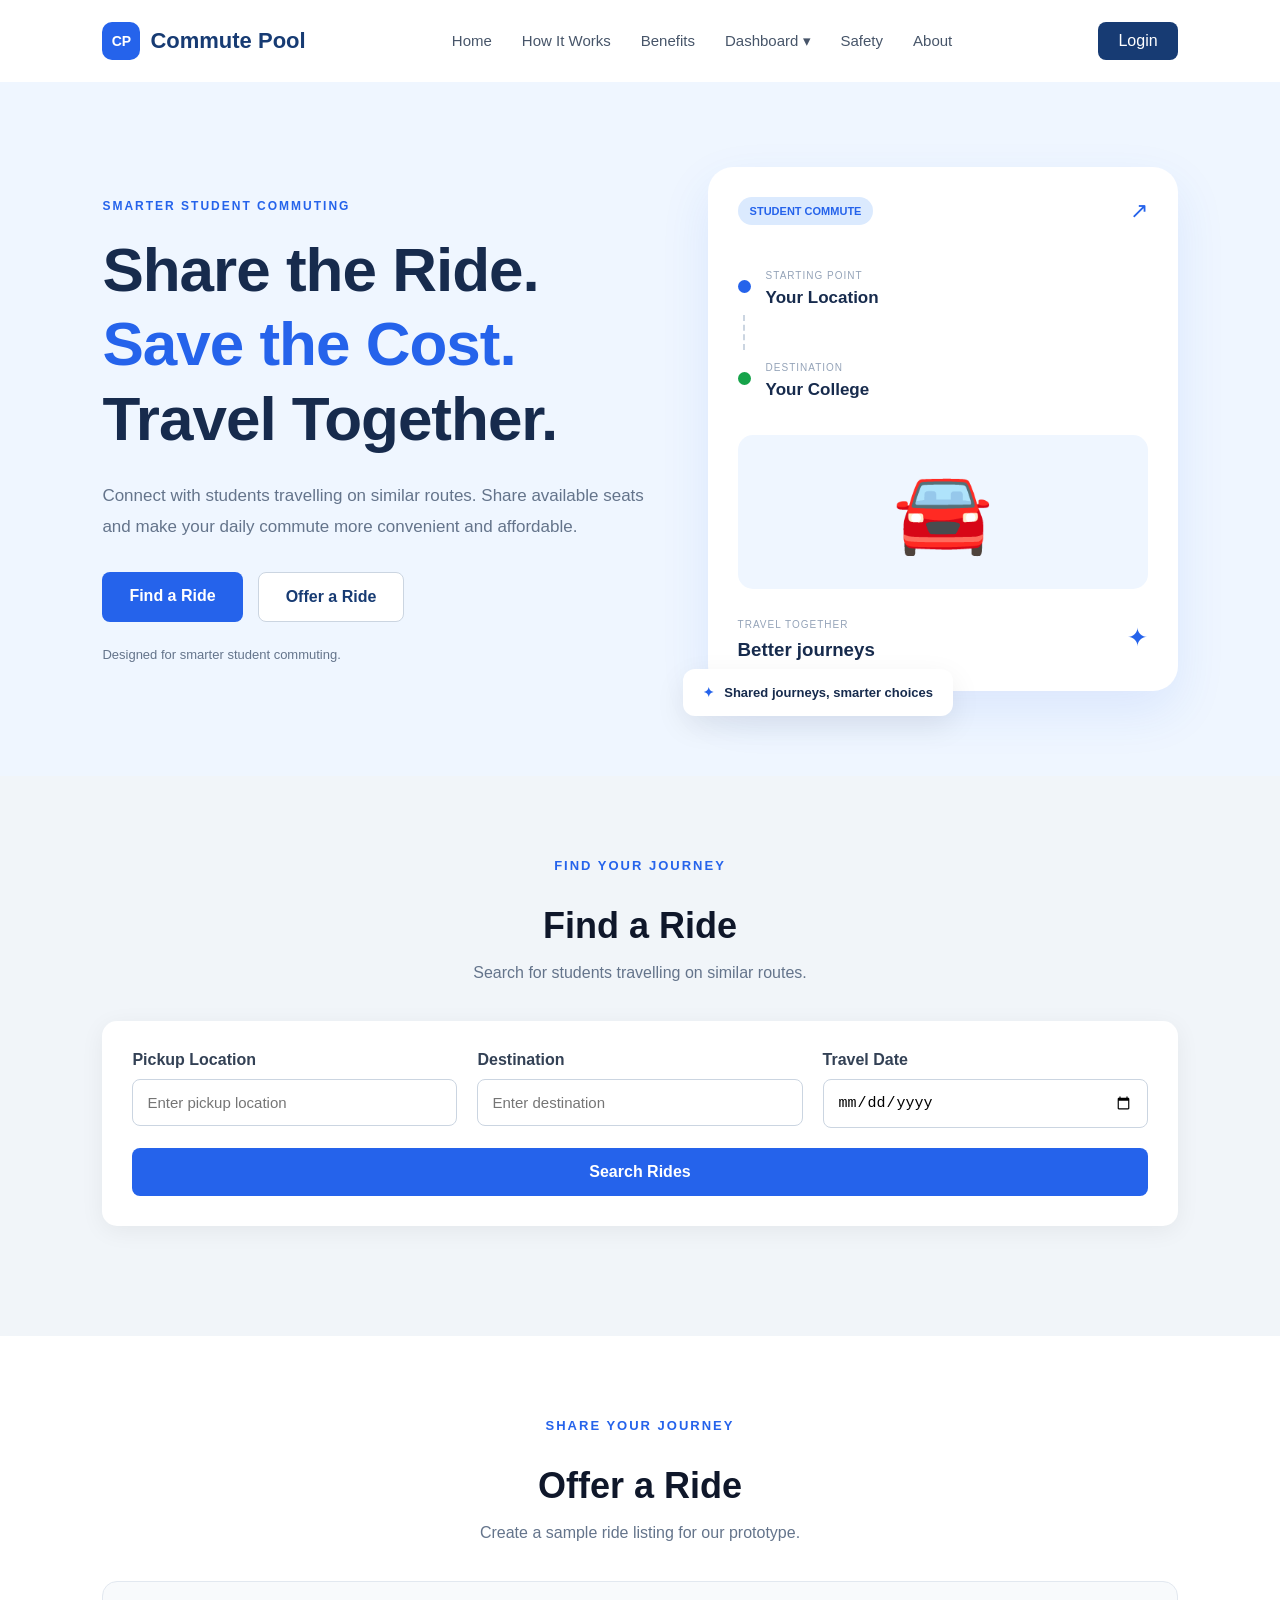
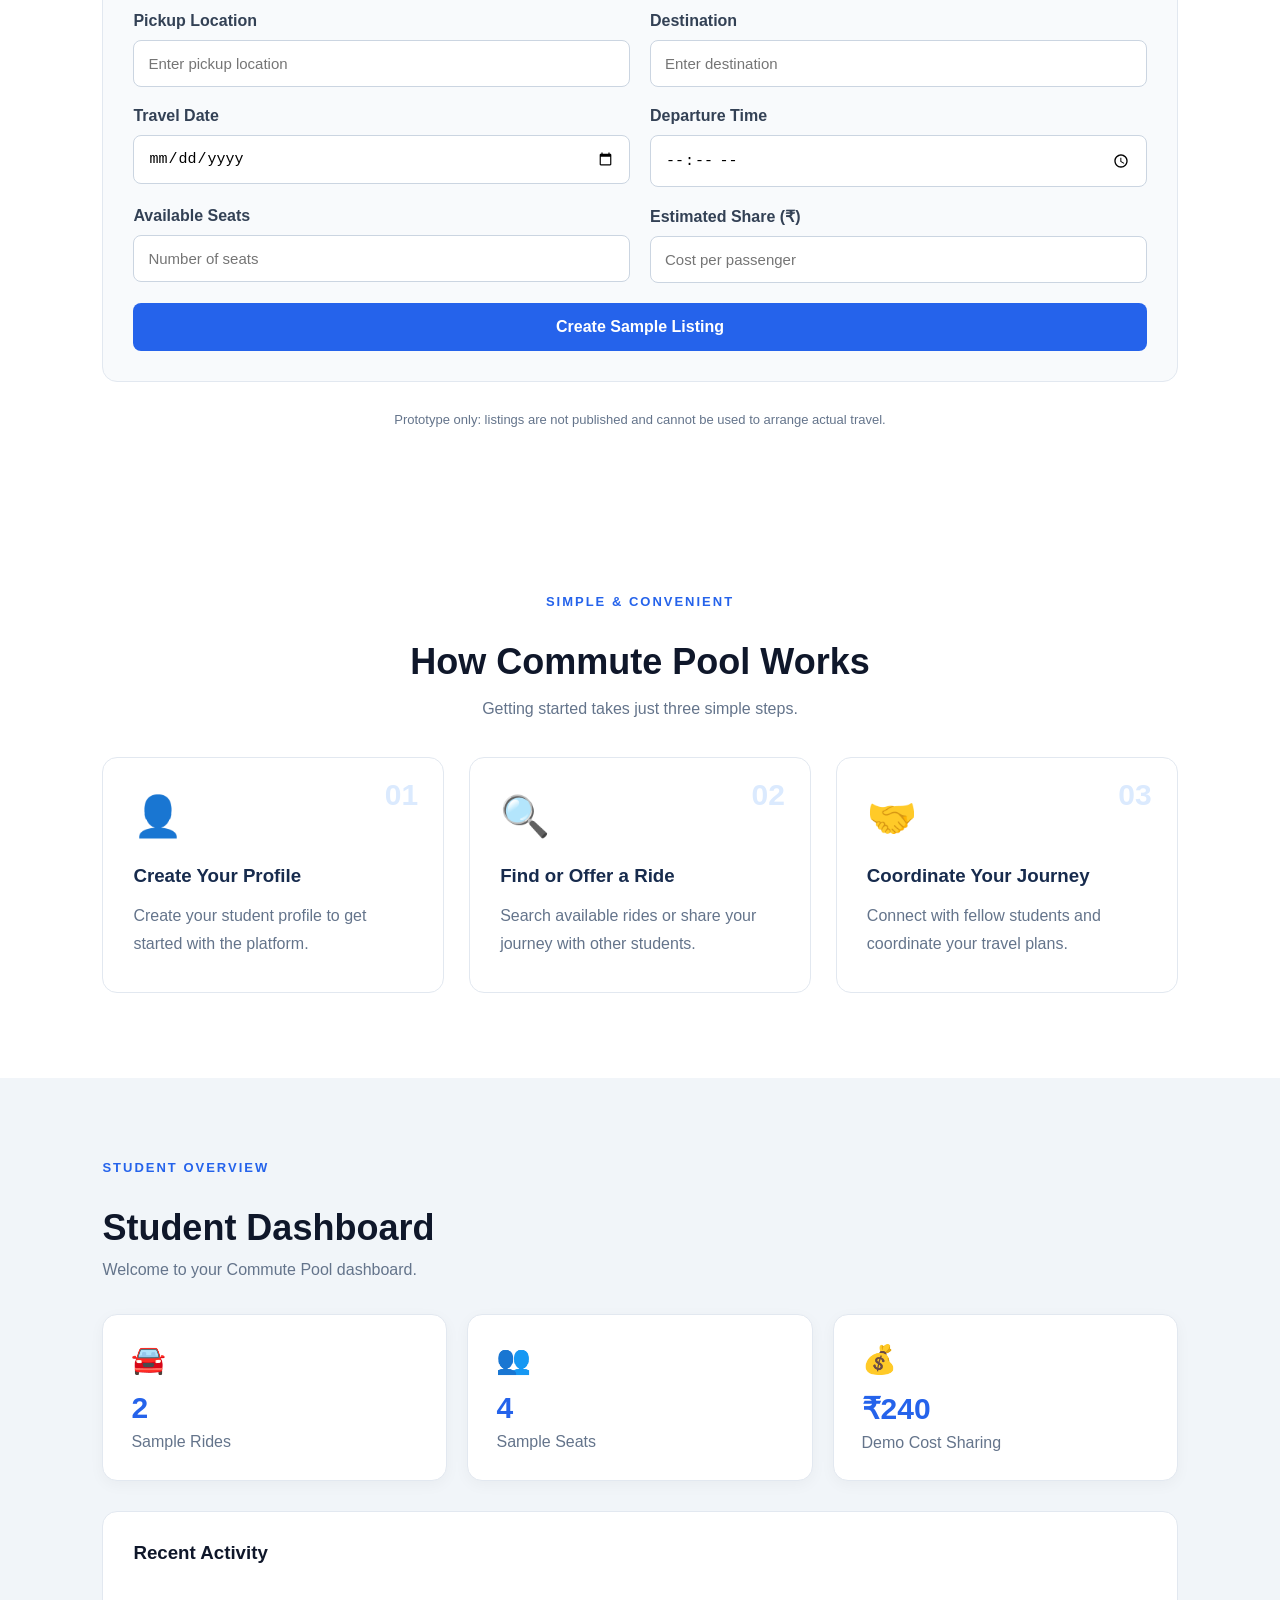
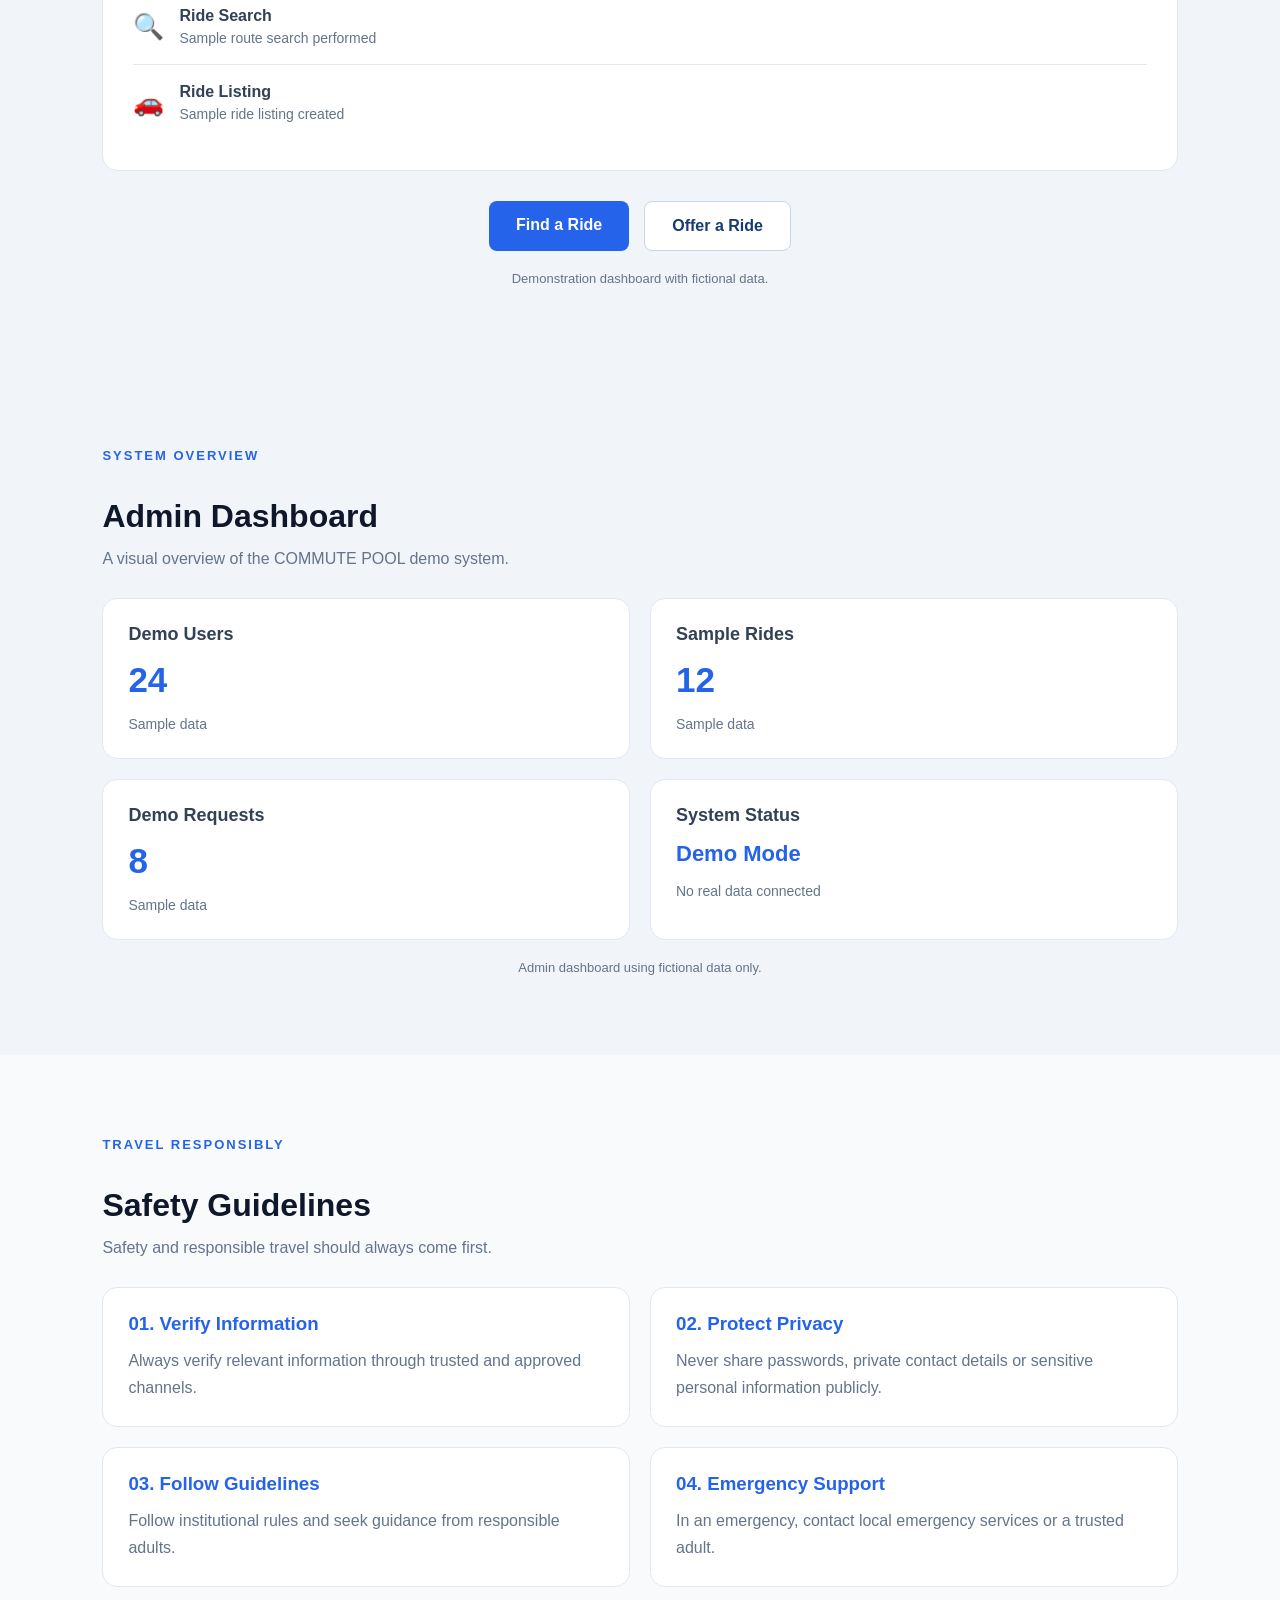
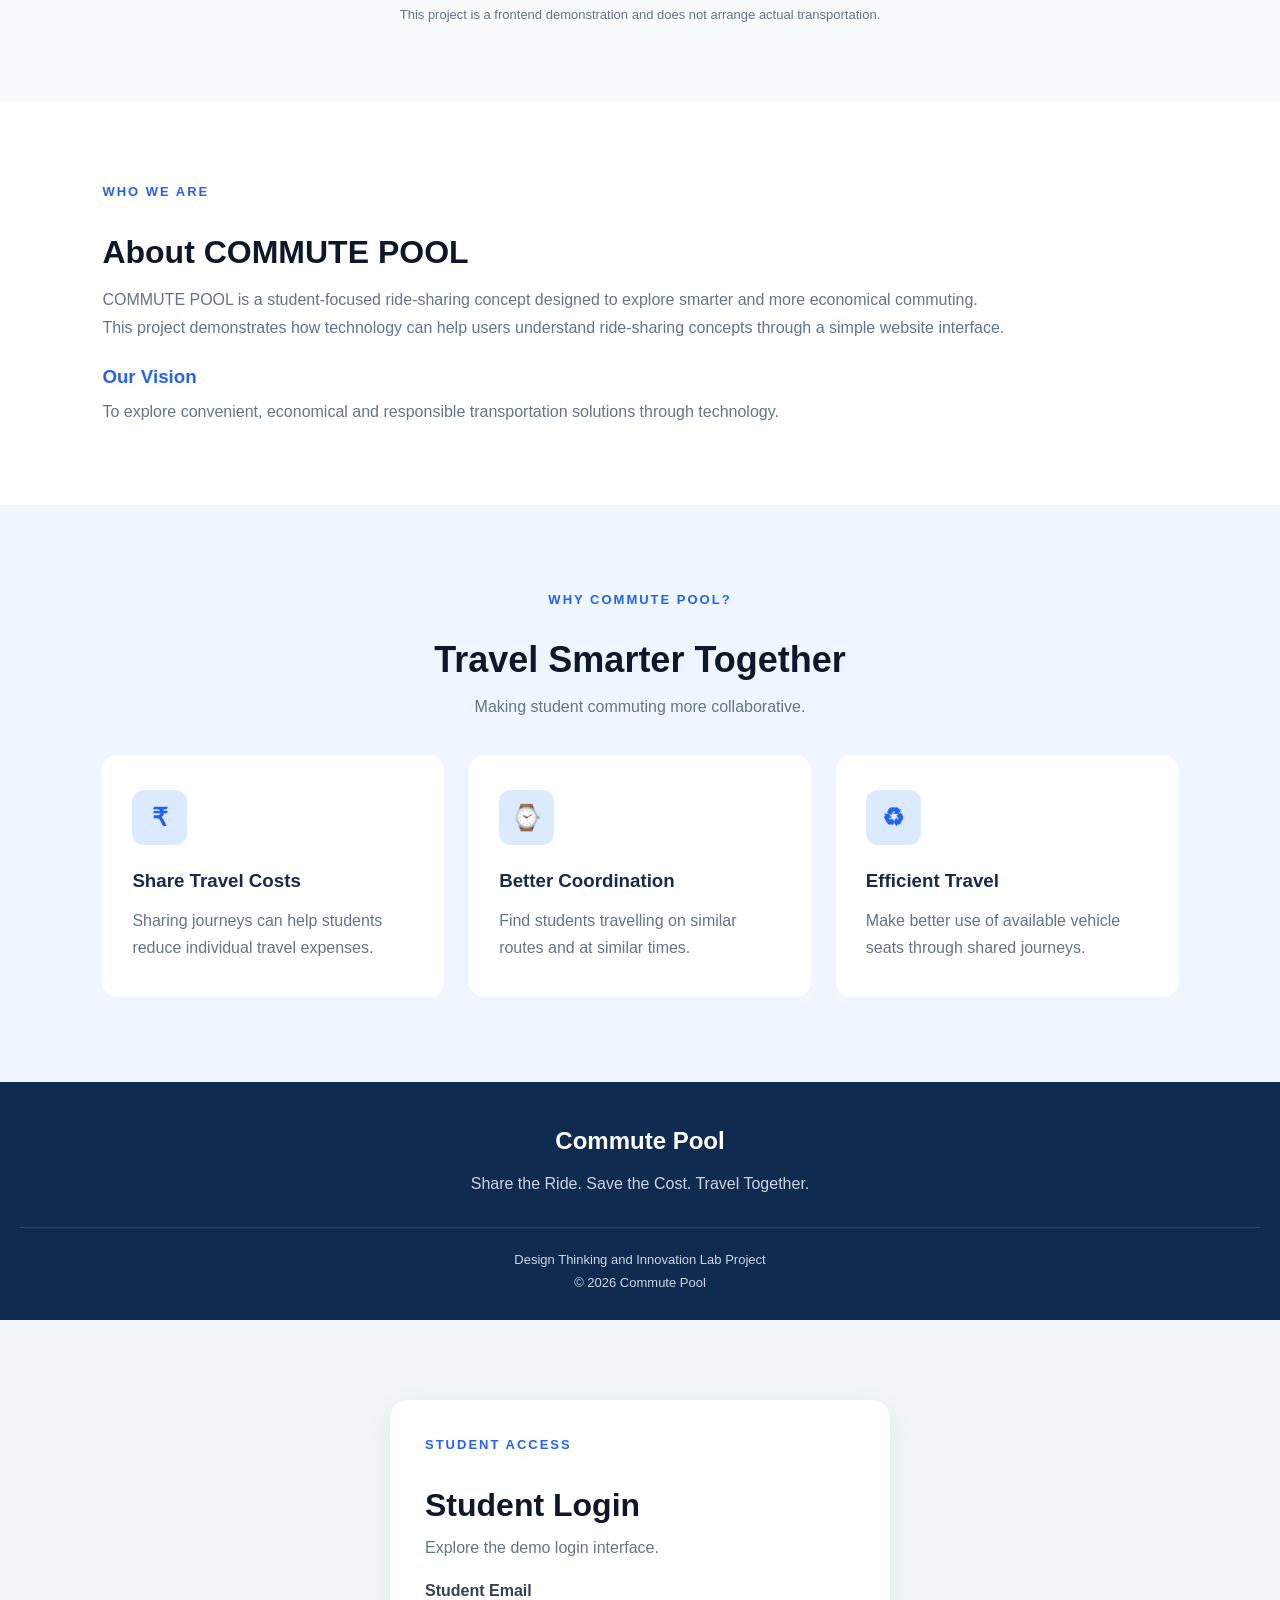
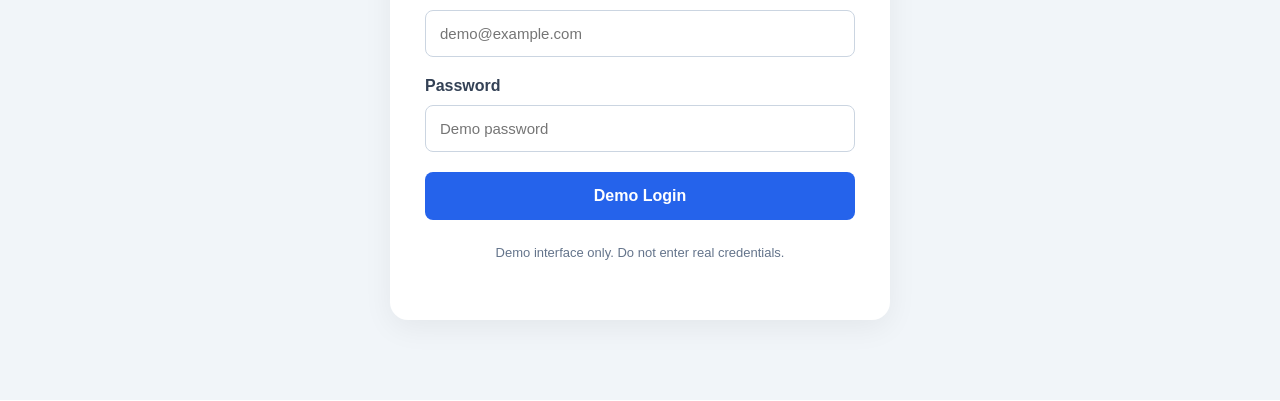
==== index.html @ 4aa3c125 "Rename commute_pool.html to index.html" ====
<!DOCTYPE html>
<html lang="en">

<head>
    <meta charset="UTF-8">
    <meta name="viewport" content="width=device-width, initial-scale=1.0">

    <title>Commute Pool | Student Ride Sharing</title>

    <link rel="stylesheet" href="commute_pool.css">
</head>

<body>

    <!-- Navbar -->
    <header class="navbar">
        <a href="#home" class="logo">
            <span class="logo-icon">CP</span>
            Commute Pool
        </a>

        <nav>
            <ul class="nav-links">
                <li><a href="#home">Home</a></li>
                <li><a href="#how-it-works">How It Works</a></li>
                <li><a href="#benefits">Benefits</a></li>
                <li class="dropdown">
                    <a href="javascript:void(0)" class="dropdown-toggle">
                        Dashboard ▾
                    </a>

                    <ul class="dropdown-menu">
                        <li><a href="#dashboard">Student Dashboard</a></li>
                        <li><a href="#admin-dashboard">Admin Dashboard</a></li>
                    </ul>
                </li>
                <li><a href="#safety">Safety</a></li>
                <li><a href="#about">About</a></li>
            </ul>
        </nav>

        <a href="#login" class="nav-login login-btn">Login</a>
    </header>


    <!-- Hero Section -->
    <section class="hero" id="home">

        <div class="hero-content">

            <span class="hero-label">SMARTER STUDENT COMMUTING</span>

            <h1>
                Share the Ride.<br>
                <span>Save the Cost.</span><br>
                Travel Together.
            </h1>

            <p class="hero-description">
                Connect with students travelling on similar routes.
                Share available seats and make your daily commute
                more convenient and affordable.
            </p>

            <div class="hero-buttons">
                <a href="#find-ride" class="btn-primary">Find a Ride</a>
                <a href="#offer-ride" class="btn-secondary">Offer a Ride</a>
            </div>

            <div class="hero-note">
                Designed for smarter student commuting.
            </div>

        </div>

        <div class="hero-visual">

            <div class="travel-card">

                <div class="travel-top">
                    <span class="travel-tag">STUDENT COMMUTE</span>
                    <span class="travel-symbol">↗</span>
                </div>

                <div class="route">
                    <div class="route-point">
                        <span class="dot dot-blue"></span>
                        <div>
                            <small>STARTING POINT</small>
                            <h3>Your Location</h3>
                        </div>
                    </div>

                    <div class="route-line"></div>

                    <div class="route-point">
                        <span class="dot dot-green"></span>
                        <div>
                            <small>DESTINATION</small>
                            <h3>Your College</h3>
                        </div>
                    </div>
                </div>

                <div class="car-illustration">
                    🚘
                </div>

                <div class="travel-bottom">
                    <div>
                        <small>TRAVEL TOGETHER</small>
                        <h3>Better journeys</h3>
                    </div>
                    <span class="bottom-icon">✦</span>
                </div>

            </div>

            <div class="floating-card">
                <span>✦</span>
                Shared journeys, smarter choices
            </div>

        </div>

    </section>


    <!-- Find a Ride Section -->
    <section class="find-ride-section" id="find-ride">

        <div class="find-ride-container">

            <div class="section-heading">
                <span class="section-label">FIND YOUR JOURNEY</span>
                <h2>Find a Ride</h2>
                <p>Search for students travelling on similar routes.</p>
            </div>

            <form id="ride-search-form" class="ride-search-form">

                <div class="form-group">
                    <label for="pickup">Pickup Location</label>
                    <input type="text" id="pickup" placeholder="Enter pickup location" required>
                </div>

                <div class="form-group">
                    <label for="destination">Destination</label>
                    <input type="text" id="destination" placeholder="Enter destination" required>
                </div>

                <div class="form-group">
                    <label for="travel-date">Travel Date</label>
                    <input type="date" id="travel-date" required>
                </div>

                <button type="submit" class="search-btn">
                    Search Rides
                </button>

            </form>

            <div id="ride-results" class="ride-results"></div>

        </div>

    </section>


    <!-- Offer a Ride Section -->
    <section class="offer-ride-section" id="offer-ride">

        <div class="find-ride-container">

            <div class="section-heading">
                <span class="section-label">SHARE YOUR JOURNEY</span>
                <h2>Offer a Ride</h2>
                <p>Create a sample ride listing for our prototype.</p>
            </div>

            <form id="offer-ride-form" class="offer-ride-form">

                <div class="form-group">
                    <label for="offer-pickup">Pickup Location</label>
                    <input type="text" id="offer-pickup" placeholder="Enter pickup location" required>
                </div>

                <div class="form-group">
                    <label for="offer-destination">Destination</label>
                    <input type="text" id="offer-destination" placeholder="Enter destination" required>
                </div>

                <div class="form-group">
                    <label for="offer-date">Travel Date</label>
                    <input type="date" id="offer-date" required>
                </div>

                <div class="form-group">
                    <label for="offer-time">Departure Time</label>
                    <input type="time" id="offer-time" required>
                </div>

                <div class="form-group">
                    <label for="offer-seats">Available Seats</label>
                    <input type="number" id="offer-seats" min="1" max="6" placeholder="Number of seats" required>
                </div>

                <div class="form-group">
                    <label for="offer-fare">Estimated Share (₹)</label>
                    <input type="number" id="offer-fare" min="1" placeholder="Cost per passenger" required>
                </div>

                <button type="submit" class="search-btn">
                    Create Sample Listing
                </button>

            </form>

            <div id="offer-ride-results" class="ride-results"></div>

            <p class="prototype-note">
                Prototype only: listings are not published and cannot be used to arrange actual travel.
            </p>

        </div>

    </section>

    <section class="how-section" id="how-it-works">

        <div class="section-heading">
            <span class="section-label">SIMPLE & CONVENIENT</span>
            <h2>How Commute Pool Works</h2>
            <p>Getting started takes just three simple steps.</p>
        </div>

        <div class="steps-container">

            <div class="step-card">
                <div class="step-number">01</div>
                <div class="step-icon">👤</div>
                <h3>Create Your Profile</h3>
                <p>
                    Create your student profile to get started
                    with the platform.
                </p>
            </div>

            <div class="step-card">
                <div class="step-number">02</div>
                <div class="step-icon">🔍</div>
                <h3>Find or Offer a Ride</h3>
                <p>
                    Search available rides or share your
                    journey with other students.
                </p>
            </div>

            <div class="step-card">
                <div class="step-number">03</div>
                <div class="step-icon">🤝</div>
                <h3>Coordinate Your Journey</h3>
                <p>
                    Connect with fellow students and coordinate
                    your travel plans.
                </p>
            </div>

        </div>

    </section>


    <!-- Student Dashboard Section -->
    <section class="dashboard-section" id="dashboard">

        <div class="dashboard-container">

            <div class="dashboard-header">
                <div>
                    <span class="section-label">STUDENT OVERVIEW</span>
                    <h2>Student Dashboard</h2>
                    <p>Welcome to your Commute Pool dashboard.</p>
                </div>
            </div>

            <div class="dashboard-cards">

                <div class="dashboard-card">
                    <div class="dashboard-icon">🚘</div>
                    <h3>2</h3>
                    <p>Sample Rides</p>
                </div>

                <div class="dashboard-card">
                    <div class="dashboard-icon">👥</div>
                    <h3>4</h3>
                    <p>Sample Seats</p>
                </div>

                <div class="dashboard-card">
                    <div class="dashboard-icon">💰</div>
                    <h3>₹240</h3>
                    <p>Demo Cost Sharing</p>
                </div>

            </div>

            <div class="dashboard-activity">

                <h3>Recent Activity</h3>

                <div class="activity-item">
                    <span>🔍</span>
                    <div>
                        <strong>Ride Search</strong>
                        <p>Sample route search performed</p>
                    </div>
                </div>

                <div class="activity-item">
                    <span>🚗</span>
                    <div>
                        <strong>Ride Listing</strong>
                        <p>Sample ride listing created</p>
                    </div>
                </div>

            </div>

            <div class="dashboard-actions">
                <a href="#find-ride" class="btn-primary">Find a Ride</a>
                <a href="#offer-ride" class="btn-secondary">Offer a Ride</a>
            </div>

            <p class="prototype-note">
                Demonstration dashboard with fictional data.
            </p>

        </div>

    </section>

    <!-- Admin Dashboard Section -->
    <section class="admin-section" id="admin-dashboard">
        <span class="section-label">SYSTEM OVERVIEW</span>
        <h2>Admin Dashboard</h2>
        <p class="admin-description">
            A visual overview of the COMMUTE POOL demo system.
        </p>

        <div class="admin-cards">
            <div class="admin-card">
                <h3>Demo Users</h3>
                <p class="admin-number">24</p>
                <span>Sample data</span>
            </div>

            <div class="admin-card">
                <h3>Sample Rides</h3>
                <p class="admin-number">12</p>
                <span>Sample data</span>
            </div>

            <div class="admin-card">
                <h3>Demo Requests</h3>
                <p class="admin-number">8</p>
                <span>Sample data</span>
            </div>

            <div class="admin-card">
                <h3>System Status</h3>
                <p class="admin-status">Demo Mode</p>
                <span>No real data connected</span>
            </div>
        </div>

        <p class="prototype-note">
            Admin dashboard using fictional data only.
        </p>
    </section>

    <!-- Safety Guidelines Section -->
    <section class="safety-section" id="safety">
        <span class="section-label">TRAVEL RESPONSIBLY</span>
        <h2>Safety Guidelines</h2>
        <p class="safety-intro">
            Safety and responsible travel should always come first.
        </p>

        <div class="safety-grid">
            <div class="safety-card">
                <h3>01. Verify Information</h3>
                <p>Always verify relevant information through trusted and approved channels.</p>
            </div>

            <div class="safety-card">
                <h3>02. Protect Privacy</h3>
                <p>Never share passwords, private contact details or sensitive personal information publicly.</p>
            </div>

            <div class="safety-card">
                <h3>03. Follow Guidelines</h3>
                <p>Follow institutional rules and seek guidance from responsible adults.</p>
            </div>

            <div class="safety-card">
                <h3>04. Emergency Support</h3>
                <p>In an emergency, contact local emergency services or a trusted adult.</p>
            </div>
        </div>

        <p class="prototype-note">
            This project is a frontend demonstration and does not arrange actual transportation.
        </p>
    </section>

    <!-- About Us Section -->
    <section class="about-section" id="about">
        <span class="section-label">WHO WE ARE</span>
        <h2>About COMMUTE POOL</h2>

        <p>
            COMMUTE POOL is a student-focused ride-sharing concept
            designed to explore smarter and more economical commuting.
        </p>

        <p>
            This project demonstrates how technology can help users
            understand ride-sharing concepts through a simple website interface.
        </p>

        <h3>Our Vision</h3>
        <p>
            To explore convenient, economical and responsible
            transportation solutions through technology.
        </p>
    </section>


    <!-- Benefits -->
    <section class="benefits-section" id="benefits">

        <div class="section-heading">
            <span class="section-label">WHY COMMUTE POOL?</span>
            <h2>Travel Smarter Together</h2>
            <p>Making student commuting more collaborative.</p>
        </div>

        <div class="benefits-container">

            <div class="benefit-card">
                <div class="benefit-icon">₹</div>
                <h3>Share Travel Costs</h3>
                <p>
                    Sharing journeys can help students
                    reduce individual travel expenses.
                </p>
            </div>

            <div class="benefit-card">
                <div class="benefit-icon">⌚</div>
                <h3>Better Coordination</h3>
                <p>
                    Find students travelling on similar
                    routes and at similar times.
                </p>
            </div>

            <div class="benefit-card">
                <div class="benefit-icon">♻</div>
                <h3>Efficient Travel</h3>
                <p>
                    Make better use of available vehicle
                    seats through shared journeys.
                </p>
            </div>

        </div>

    </section>


    <!-- Footer -->
    <footer class="footer">

        <div class="footer-content">
            <h2>Commute Pool</h2>
            <p>Share the Ride. Save the Cost. Travel Together.</p>
        </div>

        <div class="footer-bottom">
            Design Thinking and Innovation Lab Project
            <br>
            © 2026 Commute Pool
        </div>

    </footer>


    <script src="commute_pool.js"></script>
</body>

</html>

<!-- Demo Login Section -->
<section class="login-section" id="login">

    <div class="login-container">

        <span class="section-label">STUDENT ACCESS</span>
        <h2>Student Login</h2>
        <p>Explore the demo login interface.</p>

        <form id="demo-login-form"
            onsubmit="event.preventDefault(); document.getElementById('login-message').textContent='Demo only: Authentication is not connected yet.'; return false;">

            <div class="form-group">
                <label for="demo-email">Student Email</label>
                <input type="email" id="demo-email" placeholder="demo@example.com" required>
            </div>

            <div class="form-group">
                <label for="demo-password">Password</label>
                <input type="password" id="demo-password" placeholder="Demo password" required>
            </div>

            <button type="submit" class="search-btn">
                Demo Login
            </button>

        </form>

        <p id="login-message"></p>

        <p class="prototype-note">
            Demo interface only. Do not enter real credentials.
        </p>

    </div>

</section>

<script src="commute_pool.js"></script>

</body>

</html>
---- commute_pool.css ----
/* =========================
   GENERAL SETTINGS
========================= */

* {
    margin: 0;
    padding: 0;
    box-sizing: border-box;
}

html {
    scroll-behavior: smooth;
}

body {
    font-family: Arial, Helvetica, sans-serif;
    color: #172b4d;
    background: #ffffff;
}

a {
    text-decoration: none;
}


/* =========================
   NAVBAR
========================= */

.navbar {
    display: flex;
    justify-content: space-between;
    align-items: center;
    padding: 22px 8%;
    background: #ffffff;
}

.logo {
    display: flex;
    align-items: center;
    gap: 10px;
    font-size: 22px;
    font-weight: bold;
    color: #173b73;
}

.logo-icon {
    width: 38px;
    height: 38px;
    display: flex;
    justify-content: center;
    align-items: center;
    background: #2563eb;
    color: white;
    border-radius: 10px;
    font-size: 14px;
}

.nav-links {
    display: flex;
    list-style: none;
    gap: 30px;
}

.nav-links a {
    color: #475569;
    font-size: 15px;
    transition: 0.3s;
}

.nav-links a:hover {
    color: #2563eb;
}

.login-btn {
    background: #173b73;
    color: white;
    padding: 12px 25px;
    border-radius: 8px;
    transition: 0.3s;
}

.login-btn:hover {
    background: #2563eb;
}


/* =========================
   HERO SECTION
========================= */

.hero {
    display: flex;
    align-items: center;
    justify-content: space-between;
    gap: 50px;
    padding: 85px 8%;
    min-height: 600px;
    background: #eff6ff;
}

.hero-content {
    flex: 1;
    max-width: 620px;
}

.hero-label,
.section-label {
    display: inline-block;
    color: #2563eb;
    font-size: 12px;
    font-weight: bold;
    letter-spacing: 2px;
    margin-bottom: 20px;
}

.hero h1 {
    font-size: clamp(38px, 5vw, 62px);
    line-height: 1.2;
    letter-spacing: -1px;
    margin-bottom: 25px;
    color: #172b4d;
}

.hero h1 span {
    color: #2563eb;
}

.hero-description {
    max-width: 550px;
    font-size: 17px;
    line-height: 1.8;
    color: #64748b;
    margin-bottom: 30px;
}

.hero-buttons {
    display: flex;
    gap: 15px;
    flex-wrap: wrap;
}

.btn-primary,
.btn-secondary {
    padding: 15px 27px;
    border-radius: 8px;
    font-weight: bold;
    transition: 0.3s;
}

.btn-primary {
    background: #2563eb;
    color: white;
}

.btn-primary:hover {
    background: #1d4ed8;
    transform: translateY(-2px);
}

.btn-secondary {
    background: white;
    color: #173b73;
    border: 1px solid #cbd5e1;
}

.btn-secondary:hover {
    background: #dbeafe;
}

.hero-note {
    margin-top: 25px;
    font-size: 13px;
    color: #64748b;
}


/* =========================
   HERO VISUAL
========================= */

.hero-visual {
    flex: 1;
    max-width: 470px;
    position: relative;
}

.travel-card {
    background: white;
    border-radius: 25px;
    padding: 30px;
    box-shadow: 0 20px 50px rgba(37, 99, 235, 0.10);
}

.travel-top {
    display: flex;
    justify-content: space-between;
    align-items: center;
}

.travel-tag {
    background: #dbeafe;
    color: #2563eb;
    padding: 8px 12px;
    border-radius: 20px;
    font-size: 11px;
    font-weight: bold;
}

.travel-symbol {
    font-size: 22px;
    color: #2563eb;
}

.route {
    margin-top: 40px;
}

.route-point {
    display: flex;
    align-items: center;
    gap: 15px;
}

.route-point small,
.travel-bottom small {
    font-size: 10px;
    color: #94a3b8;
    letter-spacing: 1px;
}

.route-point h3 {
    margin-top: 5px;
    font-size: 17px;
}

.dot {
    width: 13px;
    height: 13px;
    border-radius: 50%;
    flex-shrink: 0;
}

.dot-blue {
    background: #2563eb;
}

.dot-green {
    background: #16a34a;
}

.route-line {
    height: 35px;
    border-left: 2px dashed #cbd5e1;
    margin: 7px 0 7px 5px;
}

.car-illustration {
    background: #eff6ff;
    border-radius: 15px;
    text-align: center;
    padding: 30px;
    font-size: 80px;
    margin-top: 35px;
}

.travel-bottom {
    display: flex;
    justify-content: space-between;
    align-items: center;
    margin-top: 25px;
}

.travel-bottom h3 {
    margin-top: 7px;
}

.bottom-icon {
    color: #2563eb;
    font-size: 25px;
}

.floating-card {
    position: absolute;
    bottom: -25px;
    left: -25px;
    background: white;
    padding: 16px 20px;
    border-radius: 12px;
    box-shadow: 0 10px 30px rgba(0, 0, 0, 0.08);
    font-size: 13px;
    font-weight: bold;
}

.floating-card span {
    color: #2563eb;
    margin-right: 7px;
}


/* =========================
   SECTION HEADINGS
========================= */

.how-section,
.benefits-section {
    padding: 85px 8%;
}

.section-heading {
    text-align: center;
    margin-bottom: 50px;
}

.section-heading h2 {
    font-size: 36px;
    margin-bottom: 15px;
}

.section-heading p {
    color: #64748b;
    line-height: 1.7;
}


/* =========================
   HOW IT WORKS
========================= */

.steps-container {
    display: grid;
    grid-template-columns: repeat(3, 1fr);
    gap: 25px;
}

.step-card {
    padding: 35px 30px;
    border: 1px solid #e2e8f0;
    border-radius: 15px;
    position: relative;
    transition: 0.3s;
}

.step-card:hover {
    transform: translateY(-5px);
    box-shadow: 0 15px 35px rgba(0, 0, 0, 0.05);
}

.step-number {
    position: absolute;
    top: 20px;
    right: 25px;
    color: #dbeafe;
    font-size: 30px;
    font-weight: bold;
}

.step-icon {
    font-size: 40px;
    margin-bottom: 25px;
}

.step-card h3 {
    margin-bottom: 15px;
}

.step-card p {
    color: #64748b;
    line-height: 1.7;
}


/* =========================
   BENEFITS
========================= */

.benefits-section {
    background: #eff6ff;
}

.benefits-container {
    display: grid;
    grid-template-columns: repeat(3, 1fr);
    gap: 25px;
}

.benefit-card {
    background: white;
    padding: 35px 30px;
    border-radius: 15px;
    transition: 0.3s;
}

.benefit-card:hover {
    transform: translateY(-5px);
    box-shadow: 0 15px 35px rgba(0, 0, 0, 0.05);
}

.benefit-icon {
    width: 55px;
    height: 55px;
    display: flex;
    align-items: center;
    justify-content: center;
    border-radius: 12px;
    background: #dbeafe;
    color: #2563eb;
    font-size: 25px;
    font-weight: bold;
    margin-bottom: 25px;
}

.benefit-card h3 {
    margin-bottom: 15px;
}

.benefit-card p {
    color: #64748b;
    line-height: 1.7;
}


/* =========================
   FOOTER
========================= */

.footer {
    background: #102b50;
    color: white;
    text-align: center;
    padding: 45px 20px 25px;
}

.footer-content h2 {
    margin-bottom: 15px;
}

.footer-content p {
    color: #cbd5e1;
    line-height: 1.7;
}

.footer-bottom {
    border-top: 1px solid #29476b;
    margin-top: 30px;
    padding-top: 20px;
    color: #cbd5e1;
    font-size: 13px;
    line-height: 1.8;
}


/* =========================
   RESPONSIVE DESIGN
========================= */

@media (max-width: 900px) {

    .hero {
        flex-direction: column;
        align-items: flex-start;
    }

    .hero-content {
        max-width: 100%;
    }

    .hero-visual {
        width: 100%;
        max-width: 550px;
        margin: 20px auto;
    }

    .steps-container,
    .benefits-container {
        grid-template-columns: 1fr;
    }
}


@media (max-width: 600px) {

    .navbar {
        flex-wrap: wrap;
        gap: 20px;
        padding: 20px 5%;
    }

    .nav-links {
        gap: 15px;
        flex-wrap: wrap;
    }

    .navbar nav {
        order: 3;
        width: 100%;
    }

    .login-btn {
        padding: 10px 18px;
    }

    .hero {
        padding: 60px 5%;
    }

    .hero h1 {
        font-size: 40px;
    }

    .hero-buttons {
        flex-direction: column;
    }

    .hero-buttons a {
        text-align: center;
    }

    .travel-card {
        padding: 22px;
    }

    .floating-card {
        left: 0;
        bottom: -35px;
    }

    .how-section,
    .benefits-section {
        padding: 65px 5%;
    }

    .section-heading h2 {
        font-size: 29px;
    }
}

/* =========================
   FIND A RIDE SECTION
========================= */

.find-ride-section {
    padding: 80px 8%;
    background: #f1f5f9;
}

.find-ride-container {
    max-width: 1100px;
    margin: auto;
}

.section-heading {
    text-align: center;
    margin-bottom: 35px;
}

.section-label {
    color: #2563eb;
    font-size: 13px;
    font-weight: bold;
    letter-spacing: 2px;
}

.section-heading h2 {
    font-size: 36px;
    color: #0f172a;
    margin: 12px 0;
}

.section-heading p {
    color: #64748b;
    font-size: 16px;
}

.ride-search-form {
    display: grid;
    grid-template-columns: repeat(3, 1fr);
    gap: 20px;
    background: white;
    padding: 30px;
    border-radius: 15px;
    box-shadow: 0 5px 25px rgba(0, 0, 0, 0.06);
}

.form-group {
    display: flex;
    flex-direction: column;
    gap: 10px;
}

.form-group label {
    font-weight: 600;
    color: #334155;
}

.form-group input {
    width: 100%;
    padding: 14px;
    border: 1px solid #cbd5e1;
    border-radius: 8px;
    outline: none;
    font-size: 15px;
}

.form-group input:focus {
    border-color: #2563eb;
    box-shadow: 0 0 0 3px rgba(37, 99, 235, 0.12);
}

.search-btn {
    grid-column: 1 / -1;
    padding: 15px;
    border: none;
    border-radius: 8px;
    background: #2563eb;
    color: white;
    font-size: 16px;
    font-weight: bold;
    cursor: pointer;
    transition: 0.3s;
}

.search-btn:hover {
    background: #1d4ed8;
}

.ride-results {
    margin-top: 30px;
}

.ride-card {
    background: white;
    padding: 25px;
    margin-bottom: 20px;
    border-radius: 12px;
    border: 1px solid #e2e8f0;
    box-shadow: 0 4px 15px rgba(0, 0, 0, 0.04);
}

.ride-card h3 {
    color: #0f172a;
    margin-bottom: 15px;
}

.ride-card p {
    margin: 10px 0;
    color: #475569;
}

.ride-card .ride-price {
    color: #2563eb;
    font-weight: bold;
    font-size: 18px;
}

.no-rides {
    text-align: center;
    background: white;
    padding: 25px;
    border-radius: 12px;
    color: #64748b;
}

@media (max-width: 768px) {

    .ride-search-form {
        grid-template-columns: 1fr;
    }

    .section-heading h2 {
        font-size: 28px;
    }

    .find-ride-section {
        padding: 60px 5%;
    }

}

/* =========================
   OFFER A RIDE SECTION
========================= */

.offer-ride-section {
    padding: 80px 8%;
    background: #ffffff;
}

.offer-ride-form {
    display: grid;
    grid-template-columns: repeat(2, 1fr);
    gap: 20px;
    background: #f8fafc;
    padding: 30px;
    border-radius: 15px;
    border: 1px solid #e2e8f0;
}

.offer-ride-form .search-btn {
    grid-column: 1 / -1;
}

.prototype-note {
    margin-top: 20px;
    text-align: center;
    font-size: 13px;
    color: #64748b;
}

@media (max-width: 768px) {

    .offer-ride-form {
        grid-template-columns: 1fr;
    }

    .offer-ride-section {
        padding: 60px 5%;
    }

}

/* =========================
   OFFER A RIDE SECTION
========================= */

.offer-ride-section {
    padding: 80px 8%;
    background: #ffffff;
}

.offer-ride-form {
    display: grid;
    grid-template-columns: repeat(2, 1fr);
    gap: 20px;
    background: #f8fafc;
    padding: 30px;
    border-radius: 15px;
    border: 1px solid #e2e8f0;
}

.offer-ride-form .search-btn {
    grid-column: 1 / -1;
}

.prototype-note {
    margin-top: 20px;
    text-align: center;
    font-size: 13px;
    color: #64748b;
}

@media (max-width: 768px) {

    .offer-ride-form {
        grid-template-columns: 1fr;
    }

    .offer-ride-section {
        padding: 60px 5%;
    }

}

/* =========================
   STUDENT DASHBOARD
========================= */

.dashboard-section {
    padding: 80px 8%;
    background: #f1f5f9;
}

.dashboard-container {
    max-width: 1100px;
    margin: auto;
}

.dashboard-header {
    margin-bottom: 35px;
}

.dashboard-header h2 {
    font-size: 36px;
    color: #0f172a;
    margin: 12px 0;
}

.dashboard-header p {
    color: #64748b;
}

.dashboard-cards {
    display: grid;
    grid-template-columns: repeat(3, 1fr);
    gap: 20px;
    margin-bottom: 30px;
}

.dashboard-card {
    background: white;
    padding: 28px;
    border-radius: 15px;
    border: 1px solid #e2e8f0;
    box-shadow: 0 4px 15px rgba(0, 0, 0, 0.04);
}

.dashboard-icon {
    font-size: 28px;
    margin-bottom: 15px;
}

.dashboard-card h3 {
    font-size: 30px;
    color: #2563eb;
    margin-bottom: 8px;
}

.dashboard-card p {
    color: #64748b;
}

.dashboard-activity {
    background: white;
    padding: 30px;
    border-radius: 15px;
    border: 1px solid #e2e8f0;
}

.dashboard-activity h3 {
    margin-bottom: 25px;
    color: #0f172a;
}

.activity-item {
    display: flex;
    align-items: center;
    gap: 15px;
    padding: 18px 0;
    border-bottom: 1px solid #e2e8f0;
}

.activity-item:last-child {
    border-bottom: none;
}

.activity-item>span {
    font-size: 25px;
}

.activity-item strong {
    color: #334155;
}

.activity-item p {
    margin-top: 5px;
    font-size: 14px;
    color: #64748b;
}

.dashboard-actions {
    display: flex;
    justify-content: center;
    gap: 15px;
    margin-top: 30px;
    flex-wrap: wrap;
}

.dashboard-actions a {
    text-decoration: none;
}

@media (max-width: 768px) {

    .dashboard-cards {
        grid-template-columns: 1fr;
    }

    .dashboard-section {
        padding: 60px 5%;
    }

    .dashboard-header h2 {
        font-size: 28px;
    }

}

/* =========================
   DEMO LOGIN SECTION
========================= */

.login-section {
    padding: 80px 8%;
    background: #f1f5f9;
}

.login-container {
    max-width: 500px;
    margin: auto;
    background: white;
    padding: 35px;
    border-radius: 18px;
    box-shadow: 0 8px 30px rgba(0, 0, 0, 0.06);
}

.login-container h2 {
    margin: 15px 0;
    color: #0f172a;
    font-size: 32px;
}

.login-container>p {
    color: #64748b;
    margin-bottom: 25px;
}

#demo-login-form {
    display: flex;
    flex-direction: column;
    gap: 20px;
}

#login-message {
    margin-top: 20px;
    font-weight: 600;
    text-align: center;
}

@media (max-width: 768px) {
    .login-section {
        padding: 60px 5%;
    }

    .login-container {
        padding: 25px;
    }
}

/* =================
   ADMIN DASHBOARD
================= */

.admin-section {
    padding: 80px 8%;
    background: #f1f5f9;
}

.admin-section h2 {
    font-size: 32px;
    color: #0f172a;
    margin: 15px 0;
}

.admin-description {
    color: #64748b;
    margin-bottom: 30px;
}

.admin-cards {
    display: grid;
    grid-template-columns: repeat(2, 1fr);
    gap: 20px;
}

.admin-card {
    background: white;
    padding: 25px;
    border-radius: 15px;
    border: 1px solid #e2e8f0;
}

.admin-card h3 {
    color: #334155;
    font-size: 18px;
}

.admin-number {
    font-size: 35px;
    font-weight: bold;
    color: #2563eb;
    margin: 15px 0;
}

.admin-status {
    font-size: 22px;
    font-weight: bold;
    color: #2563eb;
    margin: 15px 0;
}

.admin-card span {
    color: #64748b;
    font-size: 14px;
}

@media(max-width:768px) {
    .admin-section {
        padding: 60px 5%;
    }

    .admin-cards {
        grid-template-columns: 1fr;
    }
}

/* =================
   SAFETY GUIDELINES
================= */

.safety-section {
    padding: 80px 8%;
    background: #f8fafc;
}

.safety-section h2,
.about-section h2 {
    font-size: 32px;
    color: #0f172a;
    margin: 15px 0;
}

.safety-intro {
    color: #64748b;
    margin-bottom: 30px;
}

.safety-grid {
    display: grid;
    grid-template-columns: repeat(2, 1fr);
    gap: 20px;
}

.safety-card {
    background: white;
    padding: 25px;
    border-radius: 15px;
    border: 1px solid #e2e8f0;
}

.safety-card h3 {
    color: #2563eb;
    margin-bottom: 12px;
}

.safety-card p,
.about-section p {
    color: #64748b;
    line-height: 1.7;
}

/* =================
   ABOUT SECTION
================= */

.about-section {
    padding: 80px 8%;
    background: white;
}

.about-section h3 {
    color: #2563eb;
    margin: 25px 0 10px;
}

@media(max-width:768px) {

    .safety-section,
    .about-section {
        padding: 60px 5%;
    }

    .safety-grid {
        grid-template-columns: 1fr;
    }
}

/* =========================
   MOBILE NAVBAR RESPONSIVE
========================= */

@media (max-width: 768px) {

    .navbar {
        flex-direction: row;
        flex-wrap: wrap;
        justify-content: space-between;
        gap: 12px;
        padding: 15px 5%;
    }

    .logo {
        font-size: 18px;
    }

    .logo-icon {
        width: 32px;
        height: 32px;
    }

    .nav-links {
        width: 100%;
        display: flex;
        flex-wrap: wrap;
        justify-content: center;
        gap: 10px;
        padding: 0;
        margin: 0;
    }

    .nav-links a {
        font-size: 11px;
        white-space: nowrap;
    }

    .login-btn {
        display: inline-block;
        background: #173b73;
        color: #ffffff;
        padding: 9px 15px;
        font-size: 13px;
        border-radius: 8px;
        text-decoration: none;
    }
}

.nav-login {
    display: inline-block;
    background-color: #173b73 !important;
    color: #ffffff !important;
    padding: 10px 20px;
    border-radius: 8px;
    text-decoration: none;
}

/* DASHBOARD DROPDOWN */

.dropdown {
    position: relative;
}

.dropdown-menu {
    display: none;
    position: absolute;
    top: 100%;
    left: 0;
    min-width: 190px;
    background: #ffffff;
    list-style: none;
    padding: 8px 0;
    margin: 0;
    border-radius: 8px;
    box-shadow: 0 5px 18px rgba(0, 0, 0, 0.12);
    z-index: 1000;
}

.dropdown:hover .dropdown-menu,
.dropdown:focus-within .dropdown-menu {
    display: block;
}

.dropdown-menu li {
    width: 100%;
}

.dropdown-menu a {
    display: block;
    padding: 12px 16px;
    color: #475569;
    font-size: 14px;
    white-space: nowrap;
    text-decoration: none;
}

.dropdown-menu a:hover {
    background: #eff6ff;
    color: #2563eb;
}

/* MOBILE DASHBOARD DROPDOWN */

.dropdown-menu {
    display: none;
}

.dropdown.active .dropdown-menu {
    display: block;
}

@media (max-width: 768px) {
    .dropdown-menu {
        position: static;
        width: 100%;
        box-shadow: none;
        border-radius: 0;
        background: #f8fafc;
    }

    .dropdown-menu a {
        padding-left: 30px;
    }
}
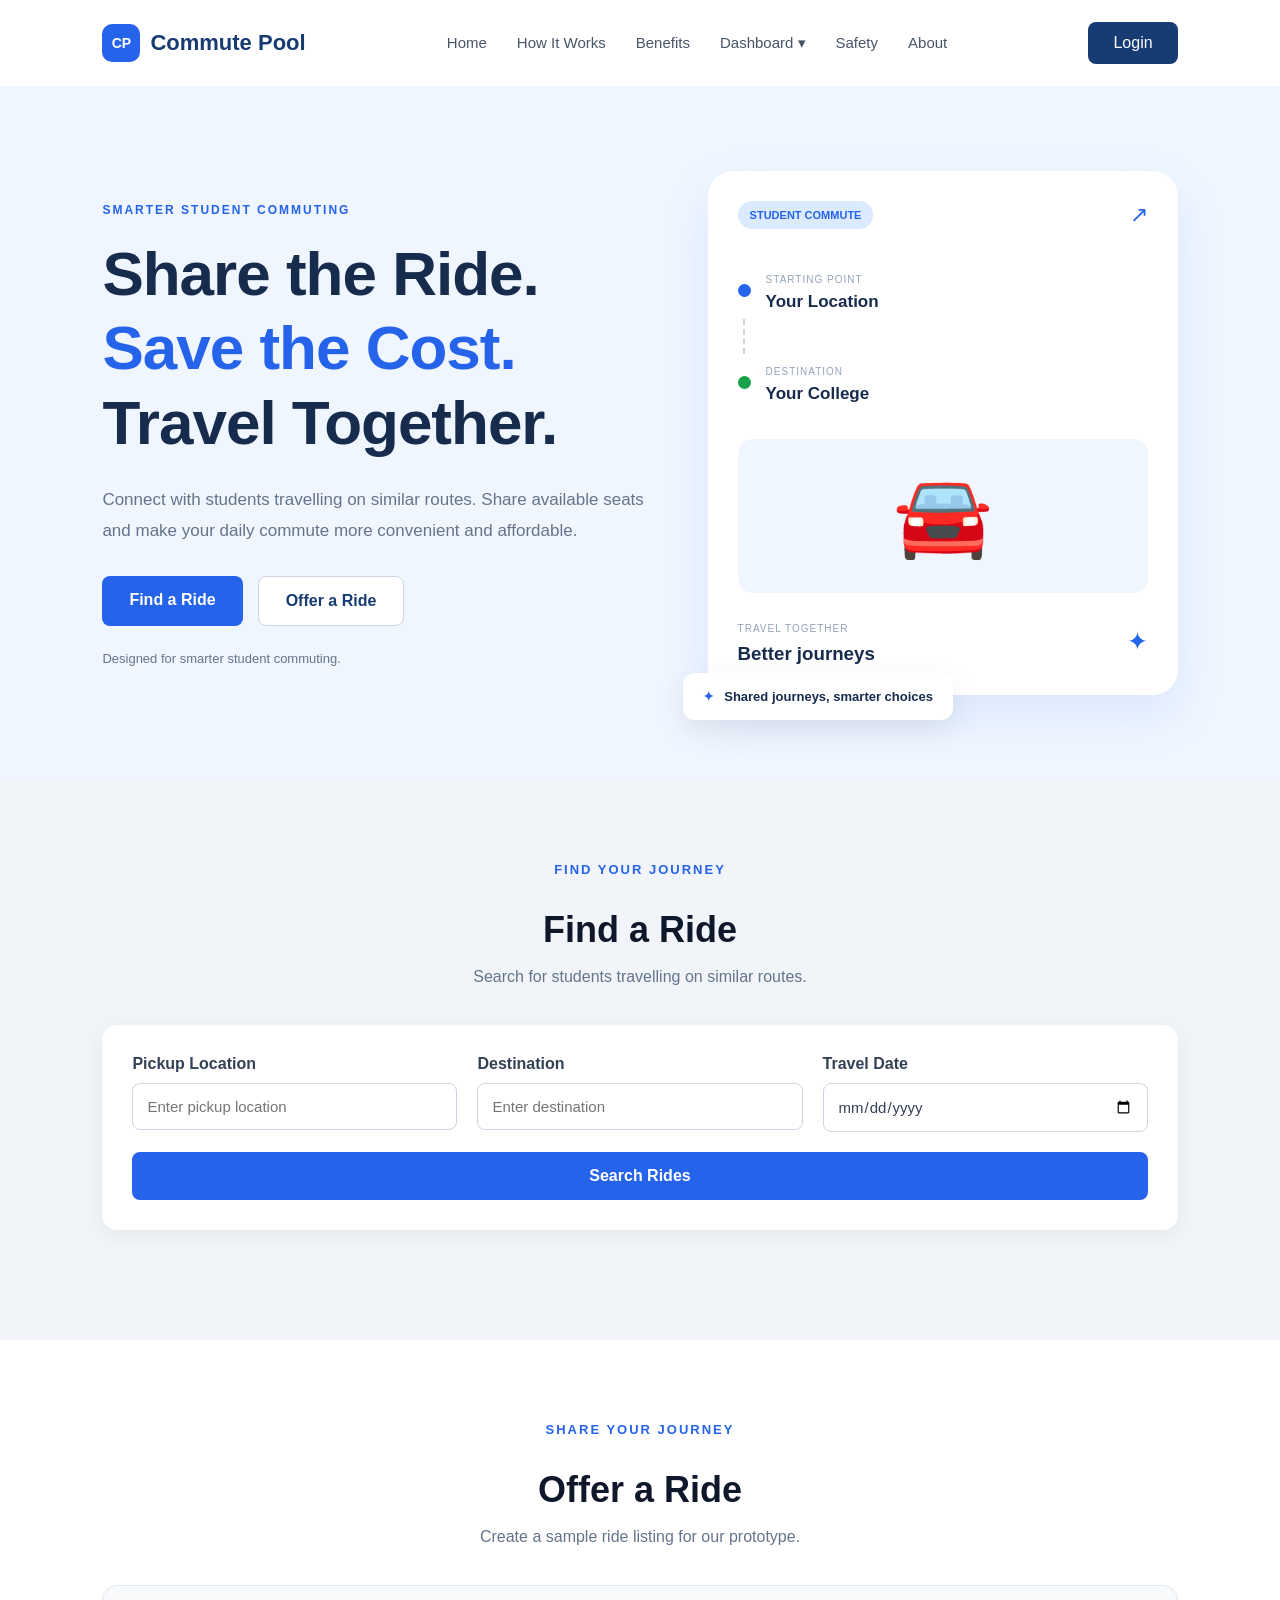
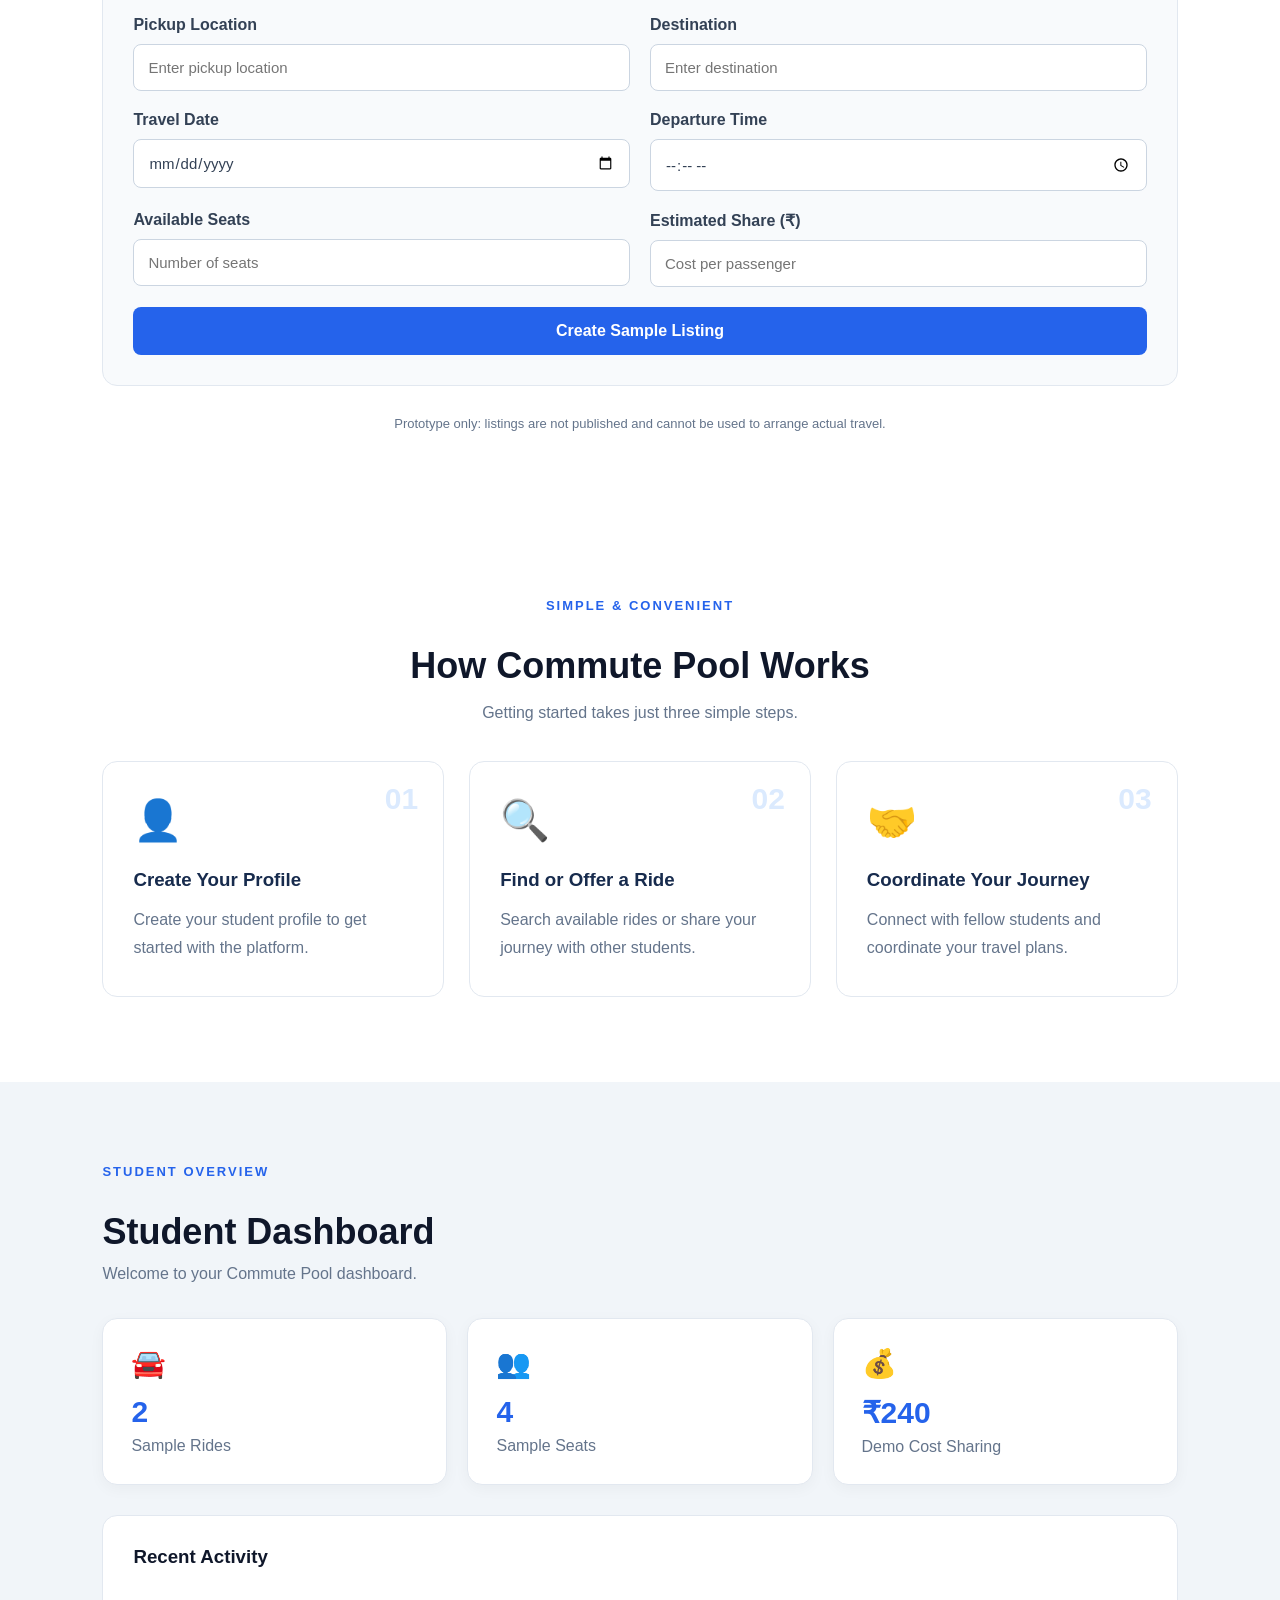
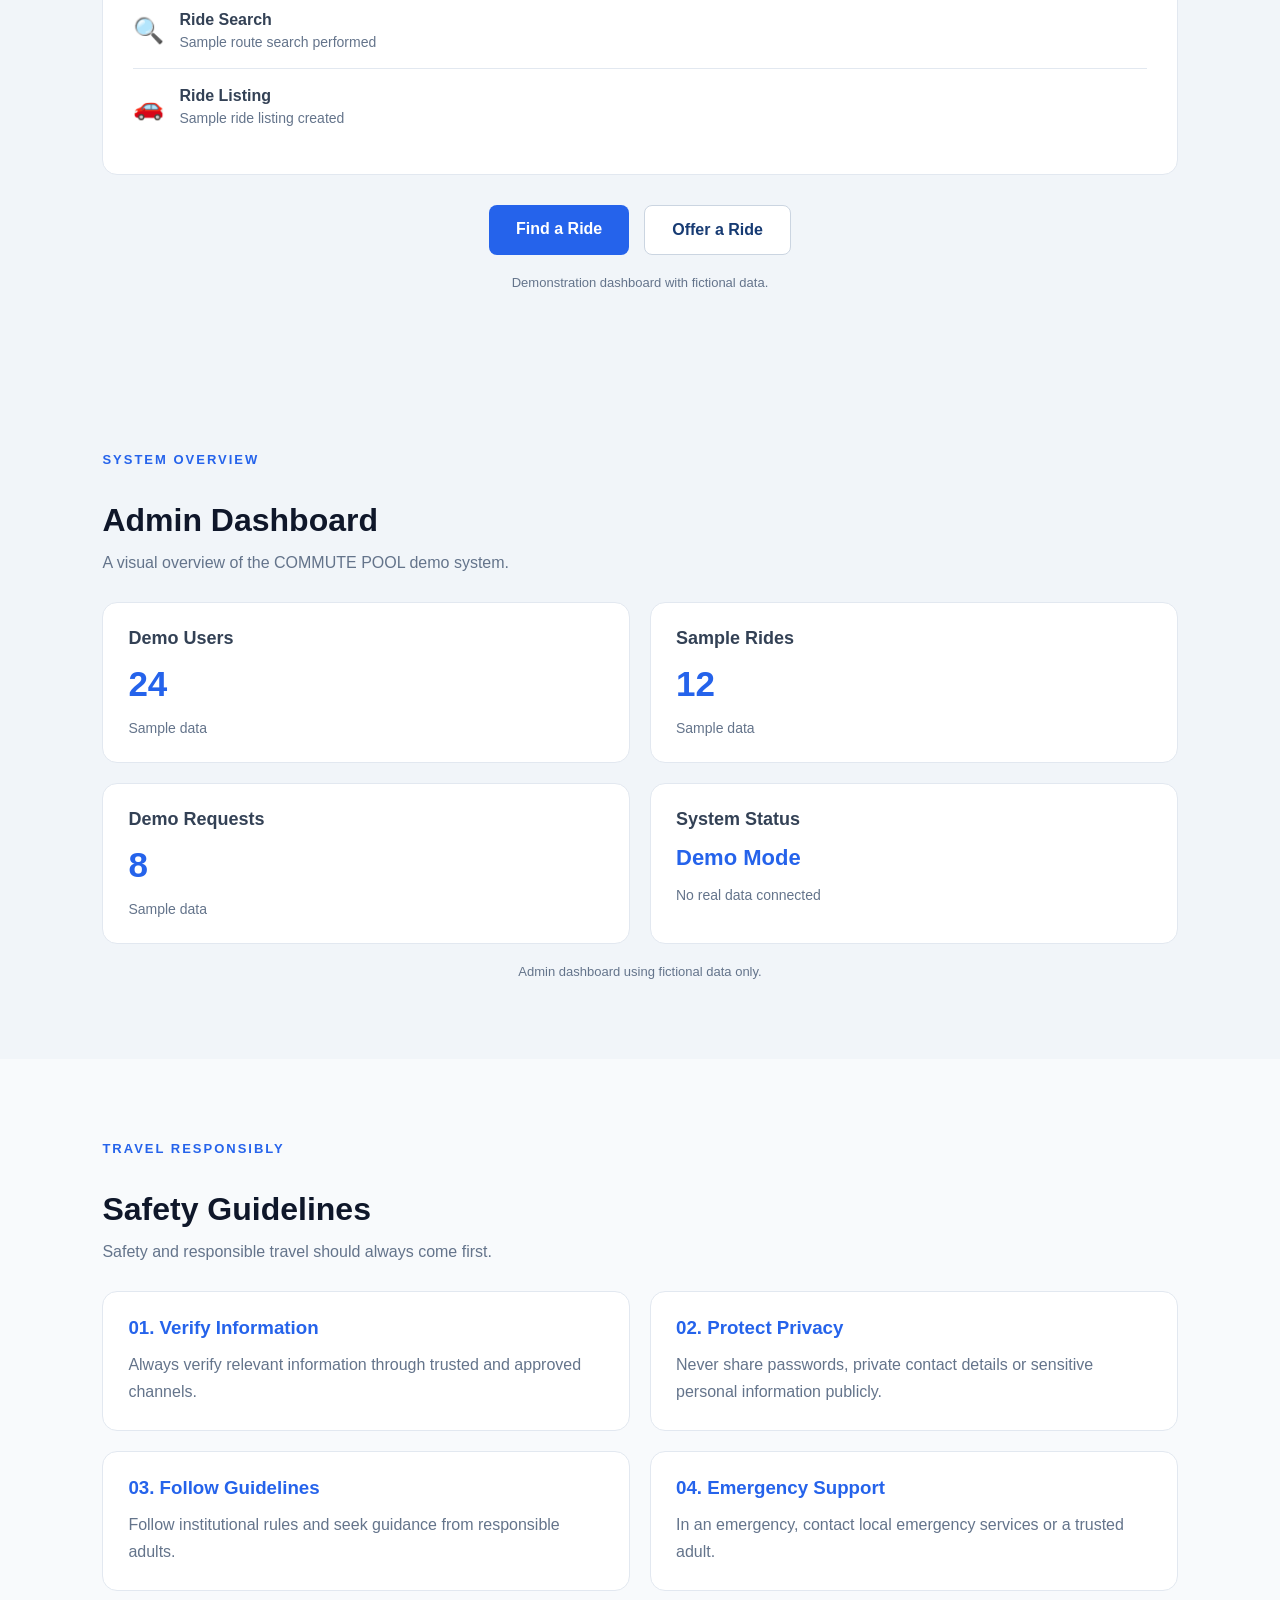
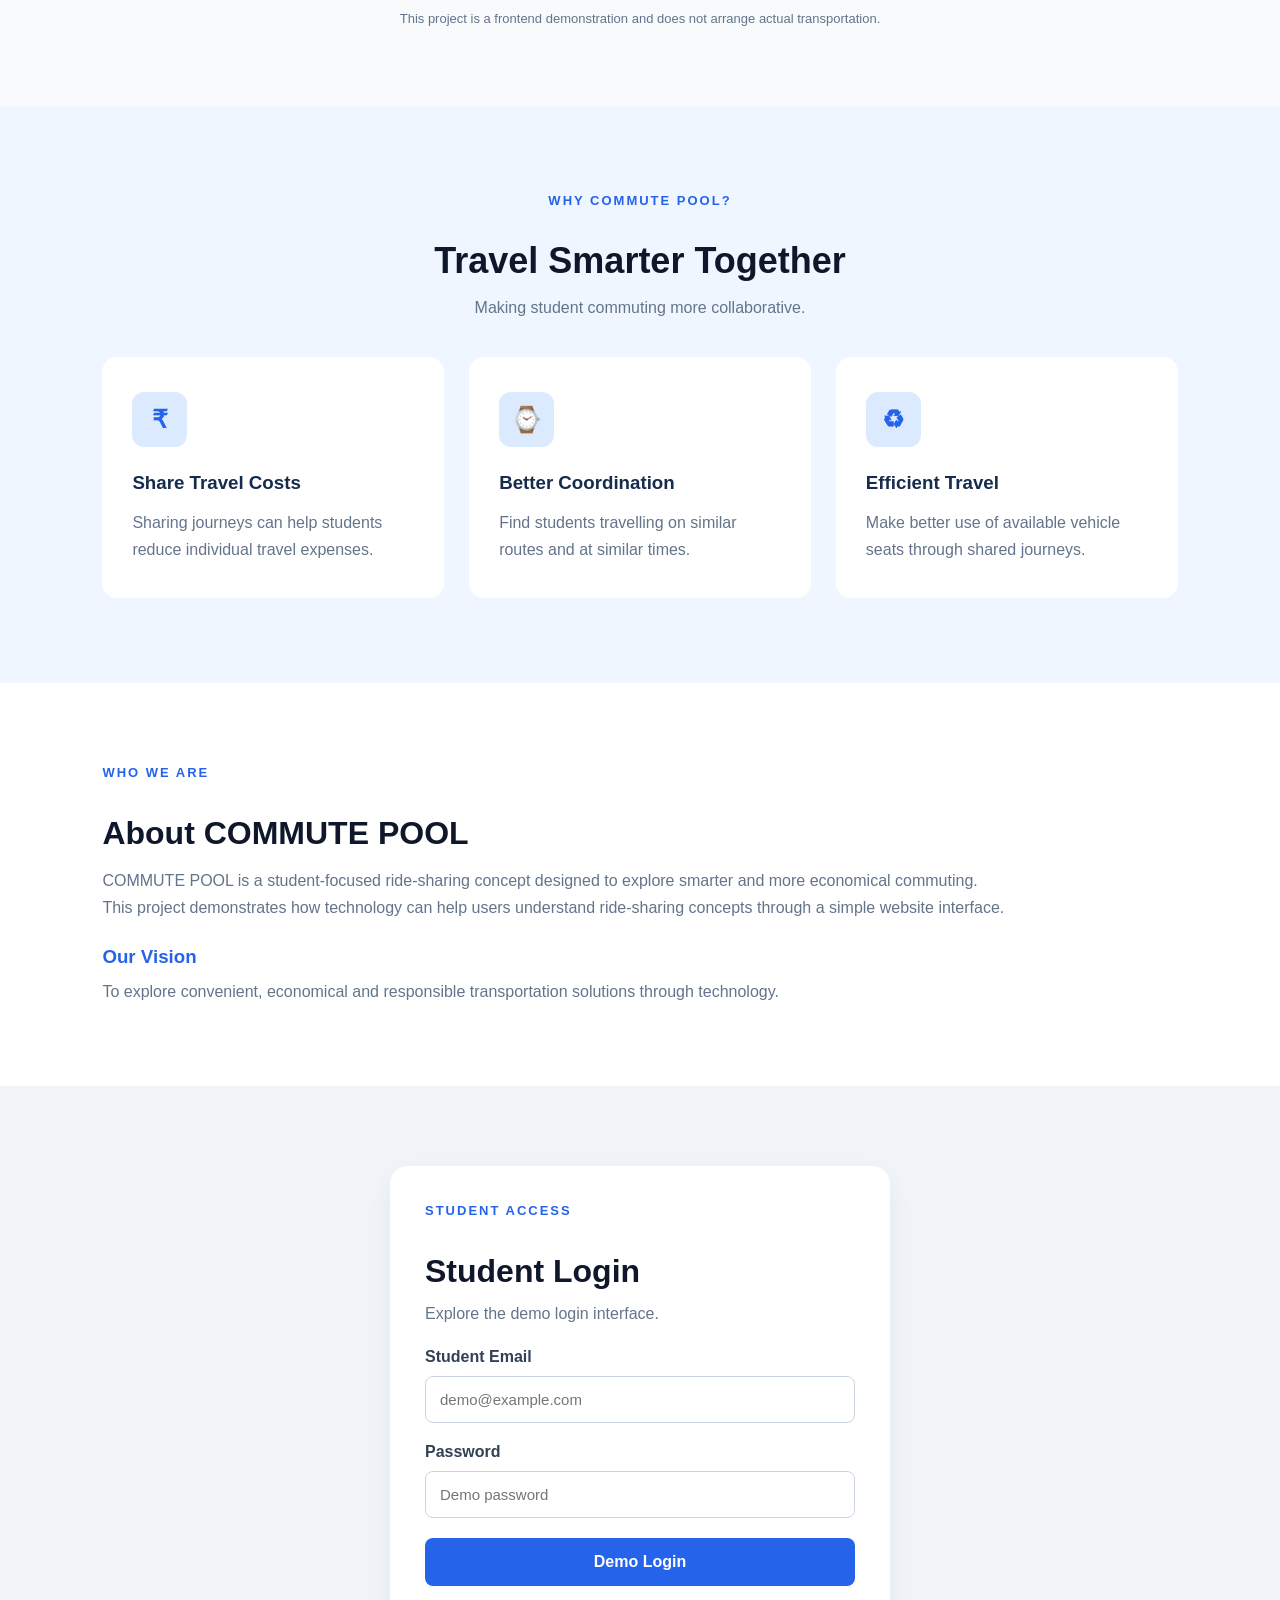
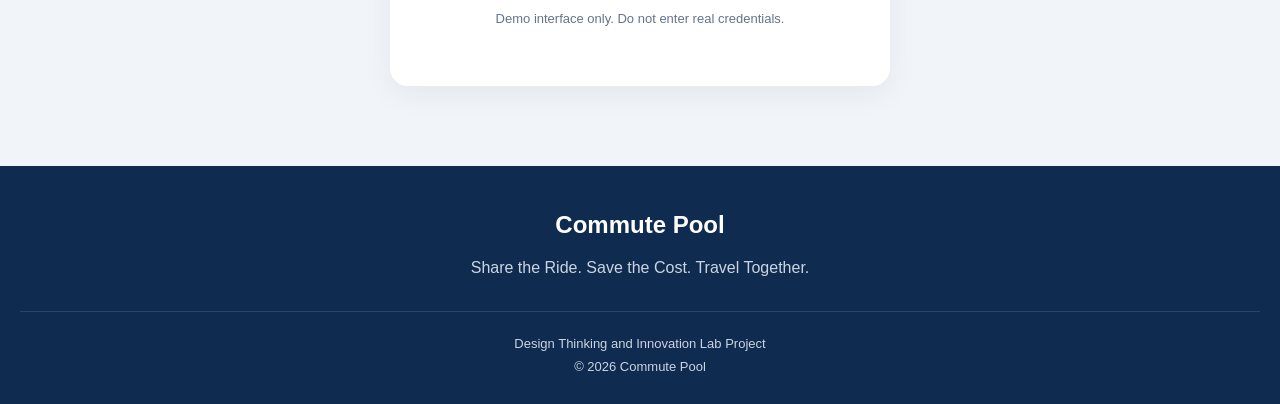
==== commit 784f6df4: "Rename commute_pool.html to index.html" ====
--- a/index.html
+++ b/index.html
@@ -415,29 +415,6 @@
         </p>
     </section>
 
-    <!-- About Us Section -->
-    <section class="about-section" id="about">
-        <span class="section-label">WHO WE ARE</span>
-        <h2>About COMMUTE POOL</h2>
-
-        <p>
-            COMMUTE POOL is a student-focused ride-sharing concept
-            designed to explore smarter and more economical commuting.
-        </p>
-
-        <p>
-            This project demonstrates how technology can help users
-            understand ride-sharing concepts through a simple website interface.
-        </p>
-
-        <h3>Our Vision</h3>
-        <p>
-            To explore convenient, economical and responsible
-            transportation solutions through technology.
-        </p>
-    </section>
-
-
     <!-- Benefits -->
     <section class="benefits-section" id="benefits">
 
@@ -481,68 +458,92 @@
     </section>
 
 
-    <!-- Footer -->
-    <footer class="footer">
-
-        <div class="footer-content">
-            <h2>Commute Pool</h2>
-            <p>Share the Ride. Save the Cost. Travel Together.</p>
-        </div>
-
-        <div class="footer-bottom">
-            Design Thinking and Innovation Lab Project
-            <br>
-            © 2026 Commute Pool
-        </div>
-
-    </footer>
-
+    <!-- About Us Section -->
+    <section class="about-section" id="about">
+
+        <span class="section-label">WHO WE ARE</span>
+        <h2>About COMMUTE POOL</h2>
+
+        <p>
+            COMMUTE POOL is a student-focused ride-sharing concept
+            designed to explore smarter and more economical commuting.
+        </p>
+
+        <p>
+            This project demonstrates how technology can help users
+            understand ride-sharing concepts through a simple website interface.
+        </p>
+
+        <h3>Our Vision</h3>
+        <p>
+            To explore convenient, economical and responsible
+            transportation solutions through technology.
+        </p>
+
+    </section>
+
+    <!-- Demo Login Section -->
+    <section class="login-section" id="login">
+
+        <div class="login-container">
+
+            <span class="section-label">STUDENT ACCESS</span>
+            <h2>Student Login</h2>
+            <p>Explore the demo login interface.</p>
+
+            <form id="demo-login-form"
+                onsubmit="event.preventDefault(); document.getElementById('login-message').textContent='Demo only: Authentication is not connected yet.'; return false;">
+
+                <div class="form-group">
+                    <label for="demo-email">Student Email</label>
+                    <input type="email" id="demo-email" placeholder="demo@example.com" required>
+                </div>
+
+                <div class="form-group">
+                    <label for="demo-password">Password</label>
+                    <input type="password" id="demo-password" placeholder="Demo password" required>
+                </div>
+
+                <button type="submit" class="search-btn">
+                    Demo Login
+                </button>
+
+            </form>
+
+            <p id="login-message"></p>
+
+            <p class="prototype-note">
+                Demo interface only. Do not enter real credentials.
+            </p>
+
+        </div>
+
+    </section>
 
     <script src="commute_pool.js"></script>
+
 </body>
 
 </html>
 
-<!-- Demo Login Section -->
-<section class="login-section" id="login">
-
-    <div class="login-container">
-
-        <span class="section-label">STUDENT ACCESS</span>
-        <h2>Student Login</h2>
-        <p>Explore the demo login interface.</p>
-
-        <form id="demo-login-form"
-            onsubmit="event.preventDefault(); document.getElementById('login-message').textContent='Demo only: Authentication is not connected yet.'; return false;">
-
-            <div class="form-group">
-                <label for="demo-email">Student Email</label>
-                <input type="email" id="demo-email" placeholder="demo@example.com" required>
-            </div>
-
-            <div class="form-group">
-                <label for="demo-password">Password</label>
-                <input type="password" id="demo-password" placeholder="Demo password" required>
-            </div>
-
-            <button type="submit" class="search-btn">
-                Demo Login
-            </button>
-
-        </form>
-
-        <p id="login-message"></p>
-
-        <p class="prototype-note">
-            Demo interface only. Do not enter real credentials.
-        </p>
-
+<!-- Footer -->
+<footer class="footer">
+
+    <div class="footer-content">
+        <h2>Commute Pool</h2>
+        <p>Share the Ride. Save the Cost. Travel Together.</p>
     </div>
 
-</section>
+    <div class="footer-bottom">
+        Design Thinking and Innovation Lab Project
+        <br>
+        © 2026 Commute Pool
+    </div>
+
+</footer>
+
 
 <script src="commute_pool.js"></script>
-
 </body>
 
 </html>
--- a/commute_pool.css
+++ b/commute_pool.css
@@ -501,7 +501,7 @@
     }
 
     .hero {
-        padding: 60px 5%;
+        padding: 50px 5%;
     }
 
     .hero h1 {
@@ -527,7 +527,7 @@
 
     .how-section,
     .benefits-section {
-        padding: 65px 5%;
+        padding: 55px 5%;
     }
 
     .section-heading h2 {
@@ -595,12 +595,18 @@
 
 .form-group input {
     width: 100%;
+    box-sizing: border-box;
     padding: 14px;
     border: 1px solid #cbd5e1;
     border-radius: 8px;
     outline: none;
     font-size: 15px;
-}
+    font-family: inherit;
+    color: #334155;
+    background: #ffffff;
+    min-width: 0;
+}
+
 
 .form-group input:focus {
     border-color: #2563eb;
@@ -1081,9 +1087,10 @@
 @media (max-width: 768px) {
 
     .navbar {
-        flex-direction: row;
+        display: flex;
         flex-wrap: wrap;
         justify-content: space-between;
+        align-items: center;
         gap: 12px;
         padding: 15px 5%;
     }
@@ -1095,6 +1102,11 @@
     .logo-icon {
         width: 32px;
         height: 32px;
+    }
+
+    .navbar nav {
+        order: 3;
+        width: 100%;
     }
 
     .nav-links {
@@ -1102,7 +1114,7 @@
         display: flex;
         flex-wrap: wrap;
         justify-content: center;
-        gap: 10px;
+        gap: 8px 10px;
         padding: 0;
         margin: 0;
     }
@@ -1112,24 +1124,10 @@
         white-space: nowrap;
     }
 
-    .login-btn {
-        display: inline-block;
-        background: #173b73;
-        color: #ffffff;
+    .nav-login {
         padding: 9px 15px;
         font-size: 13px;
-        border-radius: 8px;
-        text-decoration: none;
-    }
-}
-
-.nav-login {
-    display: inline-block;
-    background-color: #173b73 !important;
-    color: #ffffff !important;
-    padding: 10px 20px;
-    border-radius: 8px;
-    text-decoration: none;
+    }
 }
 
 /* DASHBOARD DROPDOWN */
@@ -1198,4 +1196,18 @@
     .dropdown-menu a {
         padding-left: 30px;
     }
+}
+
+/* MOBILE DROPDOWN FIX */
+@media (max-width: 768px) {
+
+    .dropdown:hover .dropdown-menu,
+    .dropdown:focus-within .dropdown-menu {
+        display: none;
+    }
+
+    .dropdown.active .dropdown-menu {
+        display: block;
+    }
+
 }
